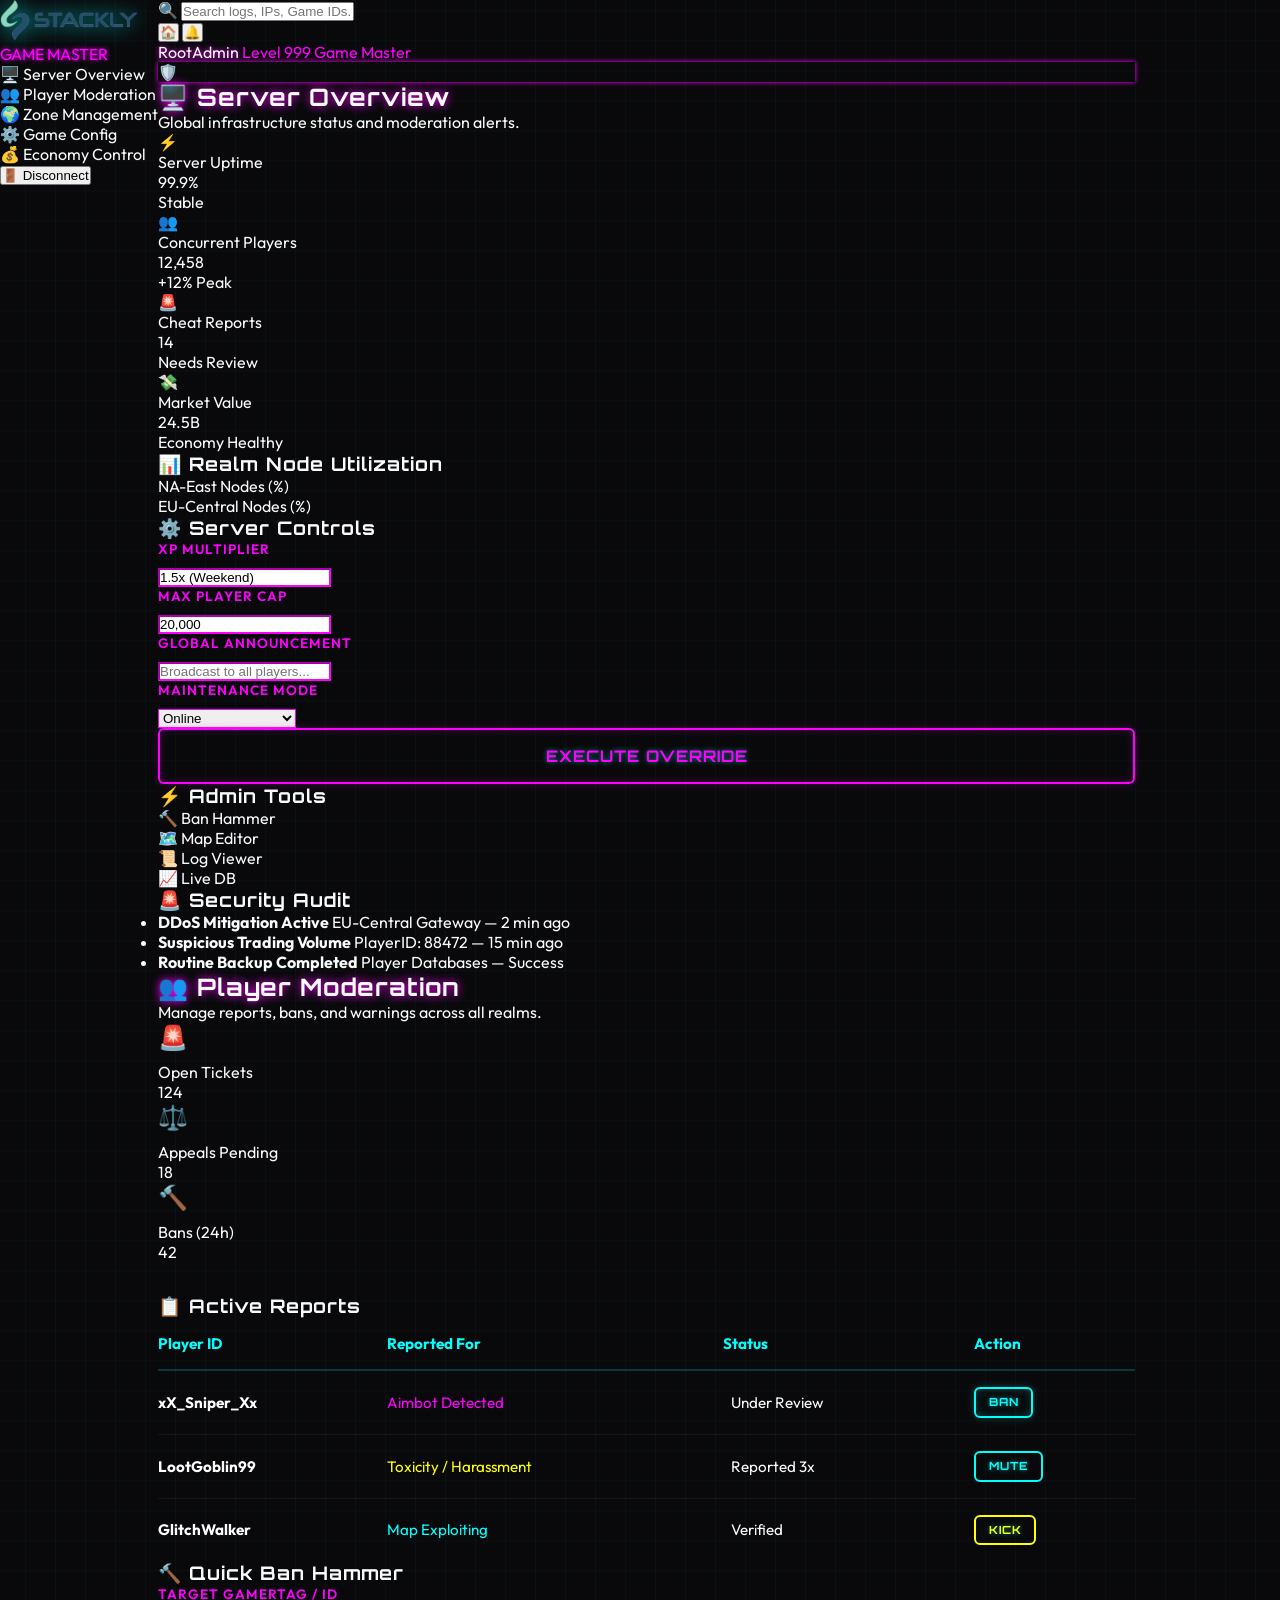
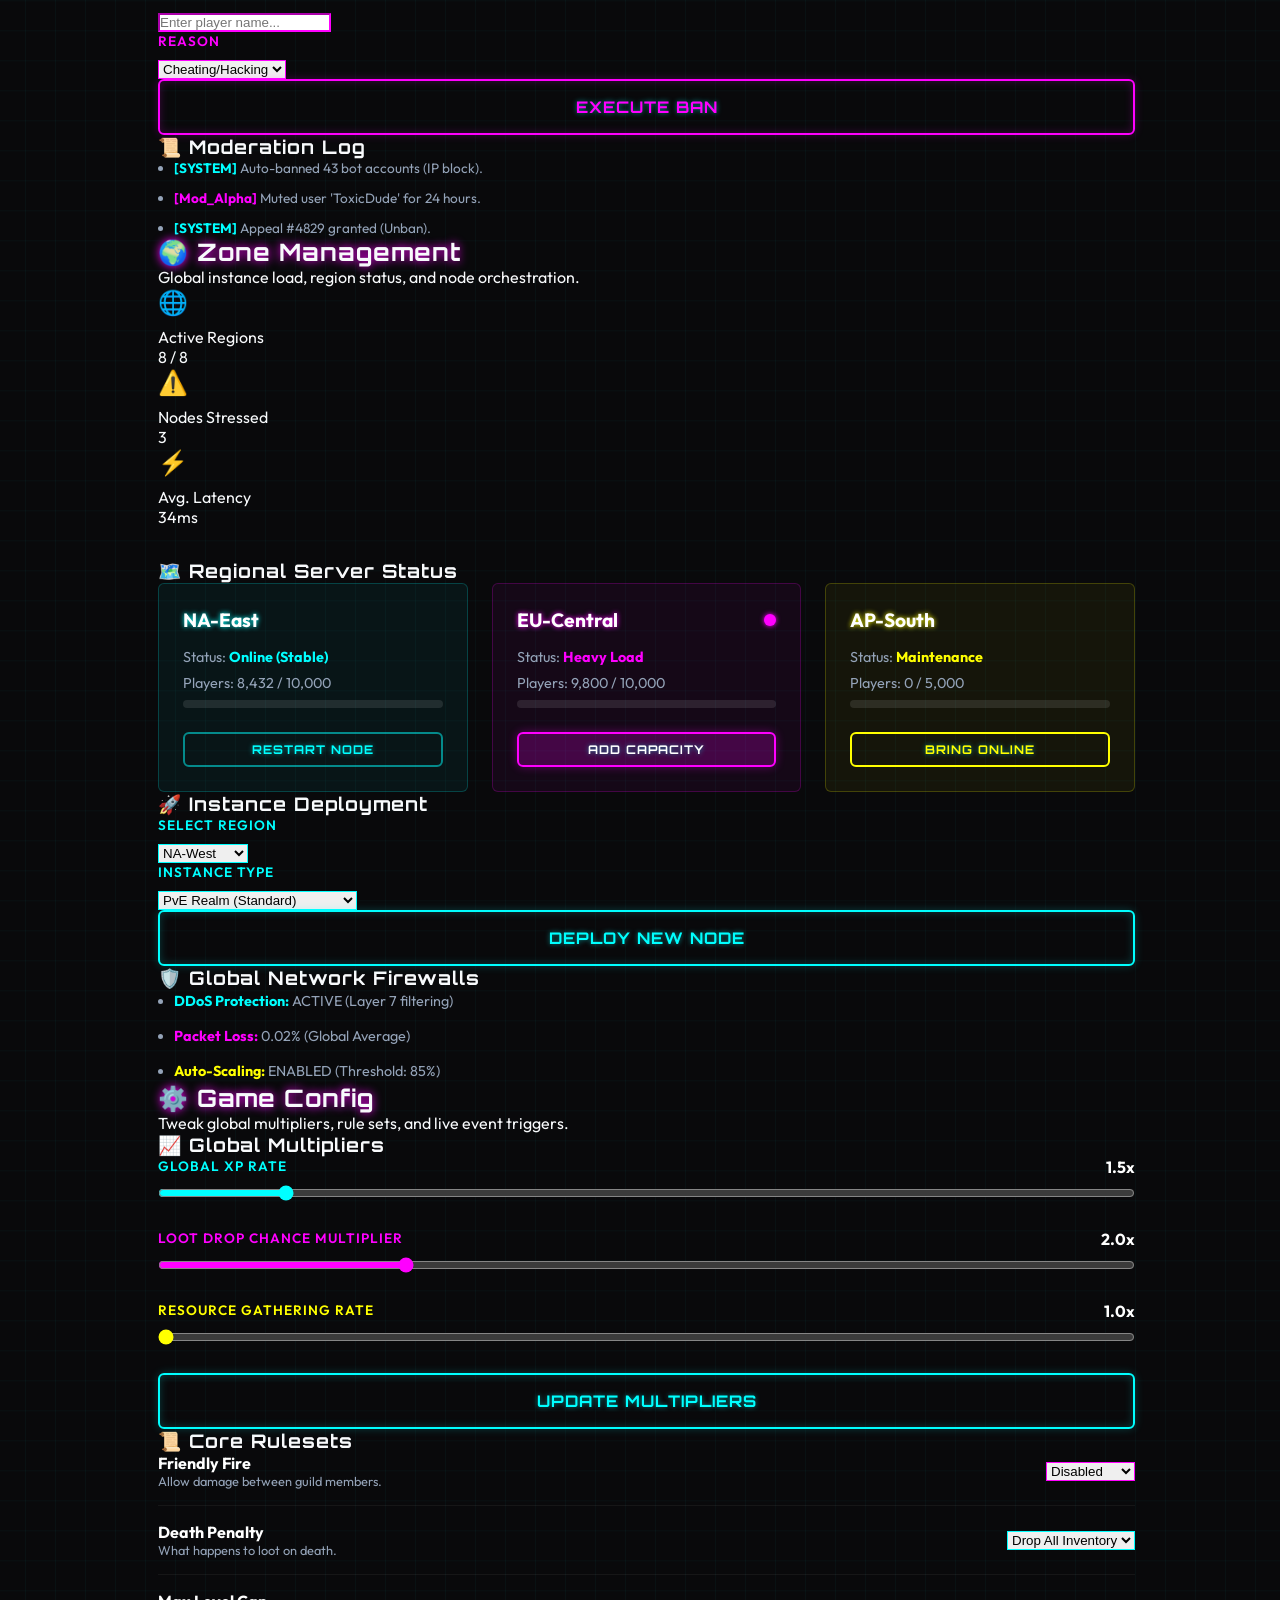
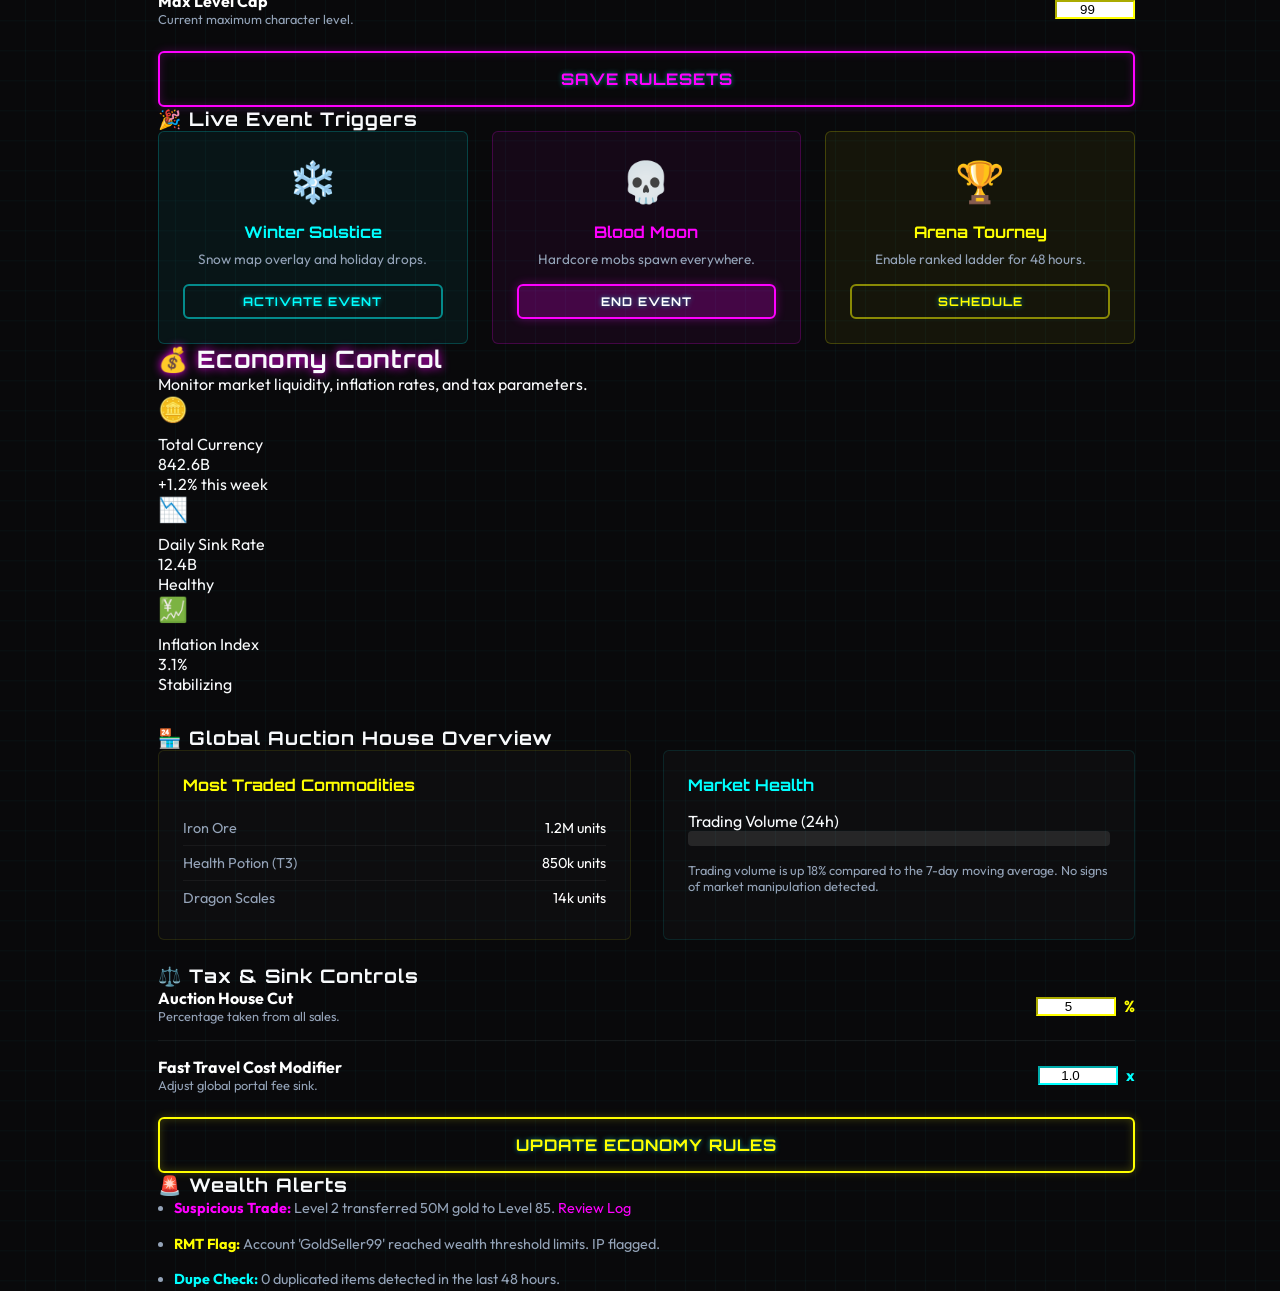
==== admin.html @ ff7e5f0a "Add files via upload" ====
<!DOCTYPE html>
<html lang="en">
<head>
    <meta charset="UTF-8">
    <meta name="viewport" content="width=device-width, initial-scale=1.0">
    <title>Game Master Dashboard</title>
    <link href="https://fonts.googleapis.com/css2?family=Orbitron:wght@400;500;700;900&family=Outfit:wght@300;400;500;600;700;800&display=swap" rel="stylesheet">
    <link rel="stylesheet" href="styles.css">
    <link rel="stylesheet" href="dashboard.css">
</head>
<body class="dashboard-active">
    <!-- Dashboard View -->
    <section id="dashboard-view" class="view active">
        
        <!-- Sidebar -->
        <aside class="sidebar">
            <div class="sidebar-header">
                <div class="sidebar-logo">
                    <img src="logo.webp" alt="STACKLY" style="height: 40px; width: auto; object-fit: contain; filter: drop-shadow(0 0 10px rgba(0, 255, 255, 0.8));">
                </div>
                <div class="portal-badge" id="portal-badge" style="color: #f0f; text-shadow: 0 0 5px #f0f;">GAME MASTER</div>
            </div>

            <ul class="sidebar-nav" id="admin-nav">
                <li class="active" data-target="admin-main"><span class="icon">🖥️</span> Server Overview</li>
                <li data-target="admin-facility"><span class="icon">👥</span> Player Moderation</li>
                <li data-target="admin-initiatives"><span class="icon">🌍</span> Zone Management</li>
                <li data-target="admin-network"><span class="icon">⚙️</span> Game Config</li>
                <li data-target="admin-gene"><span class="icon">💰</span> Economy Control</li>
            </ul>

            <div class="sidebar-footer">
                <button id="logout-btn" class="logout-link" onclick="window.location.href='index.html'"><span class="icon text-red">🚪</span> Disconnect</button>
            </div>
        </aside>

        <!-- Main Content Layout -->
        <div class="main-layout">
            <!-- Topbar -->
            <header class="topbar">
                <div style="display: flex; align-items: center; gap: 1rem;">
                    <button class="icon-btn mobile-menu-btn" style="display: none; border: none; background: transparent; cursor: pointer; padding: 0;">☰</button>
                    <div class="search-box">
                        <span class="icon">🔍</span>
                        <input type="text" placeholder="Search logs, IPs, Game IDs...">
                    </div>
                </div>
                <div class="topbar-actions">
                    <button class="icon-btn" style="color: #f0f;" onclick="window.location.href='404.html'">🏠</button>
                    <button class="icon-btn" style="color: #f0f;" onclick="window.location.href='404.html'">🔔</button>
                    <div class="user-profile">
                        <div class="user-text">
                            <span class="user-name" id="user-greeting" style="text-shadow: 0 0 5px #f0f;">RootAdmin</span>
                            <span class="user-email" style="color: #f0f;">Level 999 Game Master</span>
                        </div>
                        <div class="avatar" style="border-color: #f0f; box-shadow: 0 0 5px #f0f; color: #f0f;">🛡️</div>
                    </div>
                </div>
            </header>

            <!-- Scrollable Content -->
            <div class="content-wrapper">
                <div id="admin-widgets" class="role-specific-content active">
                    
                    <div id="admin-main" class="tab-pane active">
                        <div class="page-title">
                            <h1 style="text-shadow: 0 0 10px #f0f;">🖥️ Server Overview</h1>
                            <p>Global infrastructure status and moderation alerts.</p>
                        </div>

                        <!-- Top Stats Grid -->
                        <div class="stats-grid">
                            <div class="stat-box border-magenta">
                                <div class="stat-icon">⚡</div>
                                <div class="stat-label">Server Uptime</div>
                                <div class="stat-val">99.9%</div>
                                <div class="stat-trend text-magenta">Stable</div>
                            </div>
                            <div class="stat-box border-cyan">
                                <div class="stat-icon">👥</div>
                                <div class="stat-label">Concurrent Players</div>
                                <div class="stat-val">12,458</div>
                                <div class="stat-trend text-cyan">+12% Peak</div>
                            </div>
                            <div class="stat-box border-yellow">
                                <div class="stat-icon">🚨</div>
                                <div class="stat-label">Cheat Reports</div>
                                <div class="stat-val">14</div>
                                <div class="stat-trend text-yellow">Needs Review</div>
                            </div>
                            <div class="stat-box border-purple">
                                <div class="stat-icon">💸</div>
                                <div class="stat-label">Market Value</div>
                                <div class="stat-val">24.5B</div>
                                <div class="stat-trend text-purple">Economy Healthy</div>
                            </div>
                        </div>

                        <!-- Middle Grid -->
                        <div class="middle-grid">
                            <!-- Chart Panel -->
                            <div class="panel">
                                <h3 class="panel-title">📊 Realm Node Utilization</h3>
                                <div class="chart-section">
                                    <div class="chart-label">NA-East Nodes (%)</div>
                                    <div class="bar-chart">
                                        <div class="bar bg-magenta" style="width: 25%"></div>
                                        <div class="bar bg-magenta-glow" style="width: 45%"></div>
                                        <div class="bar bg-magenta-glow" style="width: 60%"></div>
                                        <div class="bar bg-magenta" style="width: 30%"></div>
                                        <div class="bar bg-magenta-glow" style="width: 45%"></div>
                                    </div>
                                </div>
                                <div class="chart-section">
                                    <div class="chart-label">EU-Central Nodes (%)</div>
                                    <div class="bar-chart">
                                        <div class="bar bg-cyan" style="width: 80%"></div>
                                        <div class="bar bg-cyan-glow" style="width: 90%"></div>
                                        <div class="bar bg-cyan-glow" style="width: 95%"></div>
                                        <div class="bar bg-cyan" style="width: 85%"></div>
                                        <div class="bar bg-cyan-glow" style="width: 75%"></div>
                                    </div>
                                </div>
                            </div>

                            <!-- Form Panel -->
                            <div class="panel">
                                <h3 class="panel-title">⚙️ Server Controls</h3>
                                <div class="form-row">
                                    <div class="form-group-light">
                                        <label style="color: #f0f;">XP Multiplier</label>
                                        <input type="text" value="1.5x (Weekend)" class="input-light" style="border-color: #f0f;">
                                    </div>
                                    <div class="form-group-light">
                                        <label style="color: #f0f;">Max Player Cap</label>
                                        <input type="text" value="20,000" class="input-light" style="border-color: #f0f;">
                                    </div>
                                </div>
                                <div class="form-group-light">
                                    <label style="color: #f0f;">Global Announcement</label>
                                    <input type="text" class="input-light" placeholder="Broadcast to all players..." style="border-color: #f0f;">
                                </div>
                                <div class="form-group-light">
                                    <label style="color: #f0f;">Maintenance Mode</label>
                                    <select class="input-light" style="border-color: #f0f;">
                                        <option>Online</option>
                                        <option>Scheduled (1 Hour)</option>
                                        <option>Lockdown</option>
                                    </select>
                                </div>
                                <button class="btn-submit" style="margin-bottom: 0; color: #f0f; border-color: #f0f; box-shadow: inset 0 0 10px rgba(255,0,255,0.2), 0 0 10px rgba(255,0,255,0.2);" onclick="window.location.href='404.html'">EXECUTE OVERRIDE</button>
                            </div>
                        </div>

                        <!-- Bottom Grid -->
                        <div class="bottom-grid">
                            <!-- Portal Access Panel -->
                            <div class="panel">
                                <h3 class="panel-title">⚡ Admin Tools</h3>
                                <div class="portal-grid">
                                    <div class="portal-tile bg-magenta-dark">
                                        <span class="icon">🔨</span> Ban Hammer
                                    </div>
                                    <div class="portal-tile bg-cyan-dark">
                                        <span class="icon">🗺️</span> Map Editor
                                    </div>
                                    <div class="portal-tile bg-purple-dark">
                                        <span class="icon">📜</span> Log Viewer
                                    </div>
                                    <div class="portal-tile bg-yellow-dark">
                                        <span class="icon">📈</span> Live DB
                                    </div>
                                </div>
                            </div>

                            <!-- Alerts Panel -->
                            <div class="panel">
                                <h3 class="panel-title">🚨 Security Audit</h3>
                                <ul class="alert-list">
                                    <li class="alert-item alert-red">
                                        <div class="dot red-dot"></div>
                                        <div class="alert-text">
                                            <strong>DDoS Mitigation Active</strong>
                                            <span>EU-Central Gateway — 2 min ago</span>
                                        </div>
                                    </li>
                                    <li class="alert-item alert-yellow">
                                        <div class="dot yellow-dot"></div>
                                        <div class="alert-text">
                                            <strong>Suspicious Trading Volume</strong>
                                            <span>PlayerID: 88472 — 15 min ago</span>
                                        </div>
                                    </li>
                                    <li class="alert-item alert-cyan">
                                        <div class="dot cyan-dot"></div>
                                        <div class="alert-text">
                                            <strong>Routine Backup Completed</strong>
                                            <span>Player Databases — Success</span>
                                        </div>
                                    </li>
                                </ul>
                            </div>
                        </div>
                    </div>

                    <!-- Player Moderation -->
                    <div id="admin-facility" class="tab-pane">
                        <div class="page-title">
                            <h1 style="text-shadow: 0 0 10px #f0f;">👥 Player Moderation</h1>
                            <p>Manage reports, bans, and warnings across all realms.</p>
                        </div>

                        <!-- Moderation Stats Grid -->
                        <div class="stats-grid" style="margin-bottom: 2rem;">
                            <div class="stat-box border-magenta">
                                <div class="stat-icon" style="font-size:1.5rem; margin-bottom:10px;">🚨</div>
                                <div class="stat-label">Open Tickets</div>
                                <div class="stat-val">124</div>
                            </div>
                            <div class="stat-box border-cyan">
                                <div class="stat-icon" style="font-size:1.5rem; margin-bottom:10px;">⚖️</div>
                                <div class="stat-label">Appeals Pending</div>
                                <div class="stat-val">18</div>
                            </div>
                            <div class="stat-box border-yellow">
                                <div class="stat-icon" style="font-size:1.5rem; margin-bottom:10px;">🔨</div>
                                <div class="stat-label">Bans (24h)</div>
                                <div class="stat-val">42</div>
                            </div>
                        </div>

                        <div class="middle-grid" style="grid-template-columns: 1fr;">
                            <div class="panel">
                                <h3 class="panel-title">📋 Active Reports</h3>
                                <table style="width: 100%; border-collapse: collapse; text-align: left; font-size:0.95rem;">
                                    <tr style="border-bottom: 2px solid rgba(0, 255, 255, 0.2); color:#0ff;">
                                        <th style="padding: 1rem 0;">Player ID</th>
                                        <th style="padding: 1rem 0;">Reported For</th>
                                        <th style="padding: 1rem 0;">Status</th>
                                        <th style="padding: 1rem 0;">Action</th>
                                    </tr>
                                    <tr style="border-bottom: 1px solid rgba(255, 255, 255, 0.05);">
                                        <td style="padding: 1rem 0; color:#fff;"><strong>xX_Sniper_Xx</strong></td>
                                        <td style="padding: 1rem 0; color:#f0f;">Aimbot Detected</td>
                                        <td style="padding: 1rem 0;"><span class="event-badge bg-magenta-dark" style="padding: 4px 8px; border-radius: 4px;">Under Review</span></td>
                                        <td style="padding: 1rem 0;">
                                            <button class="btn-submit" style="padding: 0.4rem 0.8rem; font-size: 0.7rem; margin: 0; width: auto; display: inline-block;" onclick="window.location.href='404.html'">BAN</button>
                                        </td>
                                    </tr>
                                    <tr style="border-bottom: 1px solid rgba(255, 255, 255, 0.05);">
                                        <td style="padding: 1rem 0; color:#fff;"><strong>LootGoblin99</strong></td>
                                        <td style="padding: 1rem 0; color:#ff0;">Toxicity / Harassment</td>
                                        <td style="padding: 1rem 0;"><span class="event-badge bg-yellow-dark" style="padding: 4px 8px; border-radius: 4px;">Reported 3x</span></td>
                                        <td style="padding: 1rem 0;">
                                            <button class="btn-submit" style="padding: 0.4rem 0.8rem; font-size: 0.7rem; margin: 0; width: auto; display: inline-block; color: #0ff; border-color: #0ff; box-shadow: none;" onclick="window.location.href='404.html'">MUTE</button>
                                        </td>
                                    </tr>
                                    <tr>
                                        <td style="padding: 1rem 0; color:#fff;"><strong>GlitchWalker</strong></td>
                                        <td style="padding: 1rem 0; color:#0ff;">Map Exploiting</td>
                                        <td style="padding: 1rem 0;"><span class="event-badge bg-cyan-dark" style="padding: 4px 8px; border-radius: 4px;">Verified</span></td>
                                        <td style="padding: 1rem 0;">
                                            <button class="btn-submit" style="padding: 0.4rem 0.8rem; font-size: 0.7rem; margin: 0; width: auto; display: inline-block; color: #ff0; border-color: #ff0; box-shadow: none;" onclick="window.location.href='404.html'">KICK</button>
                                        </td>
                                    </tr>
                                </table>
                            </div>
                        </div>

                        <div class="middle-grid">
                            <div class="panel">
                                <h3 class="panel-title">🔨 Quick Ban Hammer</h3>
                                <div class="form-group-light">
                                    <label style="color: #f0f;">Target Gamertag / ID</label>
                                    <input type="text" placeholder="Enter player name..." class="input-light" style="border-color: #f0f;">
                                </div>
                                <div class="form-group-light">
                                    <label style="color: #f0f;">Reason</label>
                                    <select class="input-light" style="border-color: #f0f;">
                                        <option>Cheating/Hacking</option>
                                        <option>Harassment</option>
                                        <option>Exploiting</option>
                                        <option>Other</option>
                                    </select>
                                </div>
                                <button class="btn-submit" style="margin-bottom: 0; color: #f0f; border-color: #f0f; box-shadow: inset 0 0 10px rgba(255,0,255,0.2), 0 0 10px rgba(255,0,255,0.2);" onclick="window.location.href='404.html'">EXECUTE BAN</button>
                            </div>
                            <div class="panel">
                                <h3 class="panel-title">📜 Moderation Log</h3>
                                <ul class="event-list" style="color: #94a3b8; font-size: 0.85rem; padding-left: 1rem;">
                                    <li style="margin-bottom: 0.75rem;"><strong style="color: #0ff;">[SYSTEM]</strong> Auto-banned 43 bot accounts (IP block).</li>
                                    <li style="margin-bottom: 0.75rem;"><strong style="color: #f0f;">[Mod_Alpha]</strong> Muted user 'ToxicDude' for 24 hours.</li>
                                    <li><strong style="color: #0ff;">[SYSTEM]</strong> Appeal #4829 granted (Unban).</li>
                                </ul>
                            </div>
                        </div>
                    </div>

                    <!-- Zone Management -->
                    <div id="admin-initiatives" class="tab-pane">
                        <div class="page-title">
                            <h1 style="text-shadow: 0 0 10px #f0f;">🌍 Zone Management</h1>
                            <p>Global instance load, region status, and node orchestration.</p>
                        </div>

                        <!-- Zone Stats Grid -->
                        <div class="stats-grid" style="margin-bottom: 2rem;">
                            <div class="stat-box border-cyan">
                                <div class="stat-icon" style="font-size:1.5rem; margin-bottom:10px;">🌐</div>
                                <div class="stat-label">Active Regions</div>
                                <div class="stat-val">8 / 8</div>
                            </div>
                            <div class="stat-box border-magenta">
                                <div class="stat-icon" style="font-size:1.5rem; margin-bottom:10px;">⚠️</div>
                                <div class="stat-label">Nodes Stressed</div>
                                <div class="stat-val">3</div>
                            </div>
                            <div class="stat-box border-purple">
                                <div class="stat-icon" style="font-size:1.5rem; margin-bottom:10px;">⚡</div>
                                <div class="stat-label">Avg. Latency</div>
                                <div class="stat-val">34ms</div>
                            </div>
                        </div>

                        <div class="middle-grid" style="grid-template-columns: 1fr;">
                            <div class="panel">
                                <h3 class="panel-title">🗺️ Regional Server Status</h3>
                                <div style="display: grid; grid-template-columns: repeat(3, 1fr); gap: 1.5rem;">
                                    <!-- NA-East -->
                                    <div style="background: rgba(0, 255, 255, 0.05); border: 1px solid rgba(0, 255, 255, 0.2); padding: 1.5rem; border-radius: 6px;">
                                        <div style="display: flex; justify-content: space-between; align-items: center; margin-bottom: 1rem;">
                                            <strong style="color: #fff; font-size: 1.2rem; text-shadow: 0 0 5px #0ff;">NA-East</strong>
                                            <span class="dot cyan-dot" style="width: 12px; height: 12px;"></span>
                                        </div>
                                        <p style="color: #94a3b8; font-size: 0.9rem; margin-bottom: 0.5rem;">Status: <span style="color: #0ff; font-weight: bold;">Online (Stable)</span></p>
                                        <p style="color: #94a3b8; font-size: 0.9rem; margin-bottom: 0.5rem;">Players: 8,432 / 10,000</p>
                                        <div class="bar-chart" style="height: 8px; background: rgba(255,255,255,0.1); border-radius: 4px; overflow: hidden; margin-bottom: 1.5rem;">
                                            <div class="bar bg-cyan" style="width: 84%; height: 100%;"></div>
                                        </div>
                                        <div style="display: flex; gap: 0.5rem;">
                                            <button class="btn-submit" style="padding: 0.5rem; font-size: 0.75rem; flex: 1; margin: 0; box-shadow: none; color: #0ff; border-color: rgba(0,255,255,0.5);" onclick="window.location.href='404.html'">RESTART NODE</button>
                                        </div>
                                    </div>
                                    <!-- EU-Central -->
                                    <div style="background: rgba(255, 0, 255, 0.05); border: 1px solid rgba(255, 0, 255, 0.2); padding: 1.5rem; border-radius: 6px;">
                                        <div style="display: flex; justify-content: space-between; align-items: center; margin-bottom: 1rem;">
                                            <strong style="color: #fff; font-size: 1.2rem; text-shadow: 0 0 5px #f0f;">EU-Central</strong>
                                            <span class="dot magenta-dot" style="width: 12px; height: 12px; background: #f0f; box-shadow: 0 0 5px #f0f; border-radius: 50%;"></span>
                                        </div>
                                        <p style="color: #94a3b8; font-size: 0.9rem; margin-bottom: 0.5rem;">Status: <span style="color: #f0f; font-weight: bold;">Heavy Load</span></p>
                                        <p style="color: #94a3b8; font-size: 0.9rem; margin-bottom: 0.5rem;">Players: 9,800 / 10,000</p>
                                        <div class="bar-chart" style="height: 8px; background: rgba(255,255,255,0.1); border-radius: 4px; overflow: hidden; margin-bottom: 1.5rem;">
                                            <div class="bar bg-magenta-glow" style="width: 98%; height: 100%;"></div>
                                        </div>
                                        <div style="display: flex; gap: 0.5rem;">
                                            <button class="btn-submit" style="padding: 0.5rem; font-size: 0.75rem; flex: 1; margin: 0; background: rgba(255,0,255,0.2); color: #fff; border-color: #f0f; box-shadow: 0 0 10px rgba(255,0,255,0.3);" onclick="window.location.href='404.html'">ADD CAPACITY</button>
                                        </div>
                                    </div>
                                    <!-- AP-South -->
                                    <div style="background: rgba(255, 255, 0, 0.05); border: 1px solid rgba(255, 255, 0, 0.2); padding: 1.5rem; border-radius: 6px;">
                                        <div style="display: flex; justify-content: space-between; align-items: center; margin-bottom: 1rem;">
                                            <strong style="color: #fff; font-size: 1.2rem; text-shadow: 0 0 5px #ff0;">AP-South</strong>
                                            <span class="dot yellow-dot" style="width: 12px; height: 12px;"></span>
                                        </div>
                                        <p style="color: #94a3b8; font-size: 0.9rem; margin-bottom: 0.5rem;">Status: <span style="color: #ff0; font-weight: bold;">Maintenance</span></p>
                                        <p style="color: #94a3b8; font-size: 0.9rem; margin-bottom: 0.5rem;">Players: 0 / 5,000</p>
                                        <div class="bar-chart" style="height: 8px; background: rgba(255,255,255,0.1); border-radius: 4px; overflow: hidden; margin-bottom: 1.5rem;">
                                            <div class="bar" style="background: #ff0; width: 0%; height: 100%;"></div>
                                        </div>
                                        <div style="display: flex; gap: 0.5rem;">
                                            <button class="btn-submit" style="padding: 0.5rem; font-size: 0.75rem; flex: 1; margin: 0; color: #ff0; border-color: #ff0; box-shadow: none; background: transparent;" onclick="window.location.href='404.html'">BRING ONLINE</button>
                                        </div>
                                    </div>
                                </div>
                            </div>
                        </div>

                        <div class="middle-grid">
                            <div class="panel">
                                <h3 class="panel-title">🚀 Instance Deployment</h3>
                                <div class="form-group-light">
                                    <label style="color: #0ff;">Select Region</label>
                                    <select class="input-light" style="border-color: #0ff;">
                                        <option>NA-West</option>
                                        <option>SA-East</option>
                                        <option>ME-Central</option>
                                    </select>
                                </div>
                                <div class="form-group-light">
                                    <label style="color: #0ff;">Instance Type</label>
                                    <select class="input-light" style="border-color: #0ff;">
                                        <option>PvE Realm (Standard)</option>
                                        <option>PvP War Zone (High Tickrate)</option>
                                        <option>Event Server (Temporary)</option>
                                    </select>
                                </div>
                                <button class="btn-submit" style="margin-bottom: 0; color: #0ff; border-color: #0ff; box-shadow: inset 0 0 10px rgba(0,255,255,0.2), 0 0 10px rgba(0,255,255,0.2);" onclick="window.location.href='404.html'">DEPLOY NEW NODE</button>
                            </div>
                            <div class="panel">
                                <h3 class="panel-title">🛡️ Global Network Firewalls</h3>
                                <ul class="event-list" style="color: #94a3b8; font-size: 0.9rem; padding-left: 1rem; line-height: 1.6;">
                                    <li style="margin-bottom: 0.75rem;"><strong style="color: #0ff;">DDoS Protection:</strong> ACTIVE (Layer 7 filtering)</li>
                                    <li style="margin-bottom: 0.75rem;"><strong style="color: #f0f;">Packet Loss:</strong> 0.02% (Global Average)</li>
                                    <li><strong style="color: #ff0;">Auto-Scaling:</strong> ENABLED (Threshold: 85%)</li>
                                </ul>
                            </div>
                        </div>
                    </div>

                    <!-- Game Config -->
                    <div id="admin-network" class="tab-pane">
                        <div class="page-title">
                            <h1 style="text-shadow: 0 0 10px #f0f;">⚙️ Game Config</h1>
                            <p>Tweak global multipliers, rule sets, and live event triggers.</p>
                        </div>

                        <div class="middle-grid" style="grid-template-columns: 1fr 1fr;">
                            <!-- Global Multipliers -->
                            <div class="panel">
                                <h3 class="panel-title">📈 Global Multipliers</h3>
                                <div class="form-group-light" style="margin-bottom: 1.5rem;">
                                    <div style="display: flex; justify-content: space-between; margin-bottom: 0.5rem;">
                                        <label style="color: #0ff; margin-bottom: 0;">Global XP Rate</label>
                                        <span style="color: #fff; font-weight: bold;">1.5x</span>
                                    </div>
                                    <input type="range" class="range-slider" style="width: 100%; accent-color: #0ff;" min="1" max="5" step="0.1" value="1.5">
                                </div>
                                <div class="form-group-light" style="margin-bottom: 1.5rem;">
                                    <div style="display: flex; justify-content: space-between; margin-bottom: 0.5rem;">
                                        <label style="color: #f0f; margin-bottom: 0;">Loot Drop Chance Multiplier</label>
                                        <span style="color: #fff; font-weight: bold;">2.0x</span>
                                    </div>
                                    <input type="range" class="range-slider" style="width: 100%; accent-color: #f0f;" min="1" max="5" step="0.1" value="2.0">
                                </div>
                                <div class="form-group-light" style="margin-bottom: 1.5rem;">
                                    <div style="display: flex; justify-content: space-between; margin-bottom: 0.5rem;">
                                        <label style="color: #ff0; margin-bottom: 0;">Resource Gathering Rate</label>
                                        <span style="color: #fff; font-weight: bold;">1.0x</span>
                                    </div>
                                    <input type="range" class="range-slider" style="width: 100%; accent-color: #ff0;" min="1" max="5" step="0.1" value="1.0">
                                </div>
                                <button class="btn-submit" style="margin-bottom: 0; color: #0ff; border-color: #0ff; box-shadow: inset 0 0 10px rgba(0,255,255,0.2), 0 0 10px rgba(0,255,255,0.2);" onclick="window.location.href='404.html'">UPDATE MULTIPLIERS</button>
                            </div>

                            <!-- Rulesets -->
                            <div class="panel">
                                <h3 class="panel-title">📜 Core Rulesets</h3>
                                <div class="form-group-light" style="display: flex; justify-content: space-between; align-items: center; border-bottom: 1px solid rgba(255,255,255,0.05); padding-bottom: 1rem;">
                                    <div>
                                        <strong style="color: #fff;">Friendly Fire</strong>
                                        <p style="color: #94a3b8; font-size: 0.8rem; margin: 0;">Allow damage between guild members.</p>
                                    </div>
                                    <select class="input-light" style="width: auto; border-color: #f0f;">
                                        <option>Disabled</option>
                                        <option>Enabled</option>
                                        <option>Arena Only</option>
                                    </select>
                                </div>
                                <div class="form-group-light" style="display: flex; justify-content: space-between; align-items: center; border-bottom: 1px solid rgba(255,255,255,0.05); padding: 1rem 0;">
                                    <div>
                                        <strong style="color: #fff;">Death Penalty</strong>
                                        <p style="color: #94a3b8; font-size: 0.8rem; margin: 0;">What happens to loot on death.</p>
                                    </div>
                                    <select class="input-light" style="width: auto; border-color: #0ff;">
                                        <option>Drop All Inventory</option>
                                        <option>Durability Loss</option>
                                        <option>Safe Keep</option>
                                    </select>
                                </div>
                                <div class="form-group-light" style="display: flex; justify-content: space-between; align-items: center; padding-top: 1rem;">
                                    <div>
                                        <strong style="color: #fff;">Max Level Cap</strong>
                                        <p style="color: #94a3b8; font-size: 0.8rem; margin: 0;">Current maximum character level.</p>
                                    </div>
                                    <input type="number" class="input-light" value="99" style="width: 80px; text-align: center; border-color: #ff0;">
                                </div>
                                <button class="btn-submit" style="margin-top: 1.5rem; margin-bottom: 0; color: #f0f; border-color: #f0f; box-shadow: inset 0 0 10px rgba(255,0,255,0.2), 0 0 10px rgba(255,0,255,0.2);" onclick="window.location.href='404.html'">SAVE RULESETS</button>
                            </div>
                        </div>

                        <!-- Live Events -->
                        <div class="middle-grid" style="grid-template-columns: 1fr;">
                            <div class="panel">
                                <h3 class="panel-title">🎉 Live Event Triggers</h3>
                                <div style="display: grid; grid-template-columns: repeat(3, 1fr); gap: 1.5rem;">
                                    <div style="background: rgba(0, 255, 255, 0.05); border: 1px solid rgba(0, 255, 255, 0.2); padding: 1.5rem; border-radius: 6px; text-align: center;">
                                        <div style="font-size: 2.5rem; margin-bottom: 1rem;">❄️</div>
                                        <h4 style="color: #0ff; margin-bottom: 0.5rem; font-family: 'Orbitron', sans-serif;">Winter Solstice</h4>
                                        <p style="color: #94a3b8; font-size: 0.85rem; margin-bottom: 1rem;">Snow map overlay and holiday drops.</p>
                                        <button class="btn-submit" style="padding: 0.5rem; font-size: 0.75rem; margin: 0; box-shadow: none; color: #0ff; border-color: rgba(0,255,255,0.5);" onclick="window.location.href='404.html'">ACTIVATE EVENT</button>
                                    </div>
                                    <div style="background: rgba(255, 0, 255, 0.05); border: 1px solid rgba(255, 0, 255, 0.2); padding: 1.5rem; border-radius: 6px; text-align: center;">
                                        <div style="font-size: 2.5rem; margin-bottom: 1rem;">💀</div>
                                        <h4 style="color: #f0f; margin-bottom: 0.5rem; font-family: 'Orbitron', sans-serif;">Blood Moon</h4>
                                        <p style="color: #94a3b8; font-size: 0.85rem; margin-bottom: 1rem;">Hardcore mobs spawn everywhere.</p>
                                        <button class="btn-submit" style="padding: 0.5rem; font-size: 0.75rem; margin: 0; background: rgba(255,0,255,0.2); color: #fff; border-color: #f0f; box-shadow: 0 0 10px rgba(255,0,255,0.3);" onclick="window.location.href='404.html'">END EVENT</button>
                                    </div>
                                    <div style="background: rgba(255, 255, 0, 0.05); border: 1px solid rgba(255, 255, 0, 0.2); padding: 1.5rem; border-radius: 6px; text-align: center;">
                                        <div style="font-size: 2.5rem; margin-bottom: 1rem;">🏆</div>
                                        <h4 style="color: #ff0; margin-bottom: 0.5rem; font-family: 'Orbitron', sans-serif;">Arena Tourney</h4>
                                        <p style="color: #94a3b8; font-size: 0.85rem; margin-bottom: 1rem;">Enable ranked ladder for 48 hours.</p>
                                        <button class="btn-submit" style="padding: 0.5rem; font-size: 0.75rem; margin: 0; box-shadow: none; color: #ff0; border-color: rgba(255,255,0,0.5);" onclick="window.location.href='404.html'">SCHEDULE</button>
                                    </div>
                                </div>
                            </div>
                        </div>
                    </div>

                    <!-- Economy Control -->
                    <div id="admin-gene" class="tab-pane">
                        <div class="page-title">
                            <h1 style="text-shadow: 0 0 10px #f0f;">💰 Economy Control</h1>
                            <p>Monitor market liquidity, inflation rates, and tax parameters.</p>
                        </div>

                        <!-- Economy Stats Grid -->
                        <div class="stats-grid" style="margin-bottom: 2rem;">
                            <div class="stat-box border-yellow">
                                <div class="stat-icon" style="font-size:1.5rem; margin-bottom:10px;">🪙</div>
                                <div class="stat-label">Total Currency</div>
                                <div class="stat-val">842.6B</div>
                                <div class="stat-trend text-yellow">+1.2% this week</div>
                            </div>
                            <div class="stat-box border-cyan">
                                <div class="stat-icon" style="font-size:1.5rem; margin-bottom:10px;">📉</div>
                                <div class="stat-label">Daily Sink Rate</div>
                                <div class="stat-val">12.4B</div>
                                <div class="stat-trend text-cyan">Healthy</div>
                            </div>
                            <div class="stat-box border-purple">
                                <div class="stat-icon" style="font-size:1.5rem; margin-bottom:10px;">💹</div>
                                <div class="stat-label">Inflation Index</div>
                                <div class="stat-val">3.1%</div>
                                <div class="stat-trend text-purple">Stabilizing</div>
                            </div>
                        </div>

                        <div class="middle-grid" style="grid-template-columns: 1fr;">
                            <div class="panel">
                                <h3 class="panel-title">🏪 Global Auction House Overview</h3>
                                <div style="display: flex; gap: 2rem; margin-bottom: 1.5rem;">
                                    <div style="flex: 1; background: rgba(255,255,255,0.02); padding: 1.5rem; border-radius: 6px; border: 1px solid rgba(255,255,0,0.1);">
                                        <h4 style="color: #ff0; margin-bottom: 1rem; font-family: 'Orbitron', sans-serif;">Most Traded Commodities</h4>
                                        <ul style="list-style: none; padding: 0; color: #94a3b8; font-size: 0.9rem;">
                                            <li style="display: flex; justify-content: space-between; border-bottom: 1px solid rgba(255,255,255,0.05); padding: 0.5rem 0;">
                                                <span>Iron Ore</span><span style="color: #fff;">1.2M units</span>
                                            </li>
                                            <li style="display: flex; justify-content: space-between; border-bottom: 1px solid rgba(255,255,255,0.05); padding: 0.5rem 0;">
                                                <span>Health Potion (T3)</span><span style="color: #fff;">850k units</span>
                                            </li>
                                            <li style="display: flex; justify-content: space-between; padding: 0.5rem 0;">
                                                <span>Dragon Scales</span><span style="color: #fff;">14k units</span>
                                            </li>
                                        </ul>
                                    </div>
                                    <div style="flex: 1; background: rgba(255,255,255,0.02); padding: 1.5rem; border-radius: 6px; border: 1px solid rgba(0,255,255,0.1);">
                                        <h4 style="color: #0ff; margin-bottom: 1rem; font-family: 'Orbitron', sans-serif;">Market Health</h4>
                                        <div class="chart-section" style="margin-bottom: 1rem;">
                                            <div class="chart-label">Trading Volume (24h)</div>
                                            <div class="bar-chart" style="height: 15px; background: rgba(255,255,255,0.1); border-radius: 4px; overflow: hidden; display: flex; align-items: flex-end; gap: 2px;">
                                                <div class="bar bg-cyan" style="width: 16%; height: 20%;"></div>
                                                <div class="bar bg-cyan-glow" style="width: 16%; height: 40%;"></div>
                                                <div class="bar bg-cyan" style="width: 16%; height: 70%;"></div>
                                                <div class="bar bg-cyan-glow" style="width: 16%; height: 50%;"></div>
                                                <div class="bar bg-cyan" style="width: 16%; height: 85%;"></div>
                                                <div class="bar bg-cyan-glow" style="width: 16%; height: 60%;"></div>
                                            </div>
                                        </div>
                                        <p style="font-size: 0.8rem; color: #94a3b8;">Trading volume is up 18% compared to the 7-day moving average. No signs of market manipulation detected.</p>
                                    </div>
                                </div>
                            </div>
                        </div>

                        <div class="middle-grid">
                            <div class="panel">
                                <h3 class="panel-title">⚖️ Tax & Sink Controls</h3>
                                <div class="form-group-light" style="display: flex; justify-content: space-between; align-items: center; border-bottom: 1px solid rgba(255,255,255,0.05); padding-bottom: 1rem;">
                                    <div style="flex: 1;">
                                        <strong style="color: #fff;">Auction House Cut</strong>
                                        <p style="color: #94a3b8; font-size: 0.8rem; margin: 0;">Percentage taken from all sales.</p>
                                    </div>
                                    <div style="display: flex; align-items: center;">
                                        <input type="number" class="input-light" value="5" min="0" max="25" style="width: 80px; text-align: center; border-color: #ff0;">
                                        <span style="color: #ff0; font-weight: bold; margin-left: 0.5rem;">%</span>
                                    </div>
                                </div>
                                <div class="form-group-light" style="display: flex; justify-content: space-between; align-items: center; padding-top: 1rem;">
                                    <div style="flex: 1;">
                                        <strong style="color: #fff;">Fast Travel Cost Modifier</strong>
                                        <p style="color: #94a3b8; font-size: 0.8rem; margin: 0;">Adjust global portal fee sink.</p>
                                    </div>
                                    <div style="display: flex; align-items: center;">
                                        <input type="number" class="input-light" value="1.0" step="0.1" style="width: 80px; text-align: center; border-color: #0ff;">
                                        <span style="color: #0ff; font-weight: bold; margin-left: 0.5rem;">x</span>
                                    </div>
                                </div>
                                <button class="btn-submit" style="margin-top: 1.5rem; margin-bottom: 0; color: #ff0; border-color: #ff0; box-shadow: inset 0 0 10px rgba(255,255,0,0.2), 0 0 10px rgba(255,255,0,0.2);" onclick="window.location.href='404.html'">UPDATE ECONOMY RULES</button>
                            </div>
                            <div class="panel">
                                <h3 class="panel-title">🚨 Wealth Alerts</h3>
                                <ul class="event-list" style="color: #94a3b8; font-size: 0.9rem; padding-left: 1rem; line-height: 1.6;">
                                    <li style="margin-bottom: 0.75rem;"><strong style="color: #f0f;">Suspicious Trade:</strong> Level 2 transferred 50M gold to Level 85. <a href="#" style="color: #f0f; text-decoration: none;">Review Log</a></li>
                                    <li style="margin-bottom: 0.75rem;"><strong style="color: #ff0;">RMT Flag:</strong> Account 'GoldSeller99' reached wealth threshold limits. IP flagged.</li>
                                    <li><strong style="color: #0ff;">Dupe Check:</strong> 0 duplicated items detected in the last 48 hours.</li>
                                </ul>
                            </div>
                        </div>
                    </div>

                </div>
            </div>
        </div>
    </section>
    <script src="script.js"></script>
</body>
</html>
---- styles.css ----
:root {
    --primary: #00ffff;
    --primary-dark: #008888;
    --secondary: #ff00ff;
    --accent: #8b5cf6;
    
    /* Login Dark Theme variables */
    --bg-dark-main: #09090b;
    --bg-dark-card: #121216;
    --input-dark-bg: #1c1c21;
    --text-dark-main: #f8fafc;
    --text-dark-muted: #94a3b8;
}

* {
    margin: 0;
    padding: 0;
    box-sizing: border-box;
}

body {
    font-family: 'Outfit', sans-serif;
    min-height: 100vh;
    overflow-x: hidden;
    color: var(--text-dark-main);
    background: var(--bg-dark-main);
    background-image: 
        linear-gradient(rgba(0, 255, 255, 0.03) 1px, transparent 1px),
        linear-gradient(90deg, rgba(0, 255, 255, 0.03) 1px, transparent 1px);
    background-size: 30px 30px;
    background-position: center center;
    transition: background 0.4s ease, color 0.4s ease;
}

h1, h2, h3, .btn-submit, .logo-container {
    font-family: 'Orbitron', sans-serif;
    letter-spacing: 1px;
}

/* View Management */
.view {
    display: none;
    opacity: 0;
    transition: opacity 0.5s ease;
    min-height: 100vh;
}

.view.active {
    display: flex;
    opacity: 1;
}

/* =========================================
   LOGIN VIEW
   ========================================= */
#login-view {
    align-items: center;
    justify-content: center;
    padding: 2rem;
    position: relative;
}

#login-view::before {
    content: '';
    position: absolute;
    top: 50%; left: 50%;
    transform: translate(-50%, -50%);
    width: 60vw; height: 60vw;
    background: radial-gradient(circle, rgba(0, 255, 255, 0.1) 0%, rgba(255, 0, 255, 0.05) 50%, transparent 70%);
    pointer-events: none;
    z-index: 0;
}

.login-card {
    background: var(--bg-dark-card);
    width: 100%;
    max-width: 420px;
    padding: 3rem 2.5rem;
    border-radius: 12px;
    border: 1px solid rgba(0, 255, 255, 0.2);
    box-shadow: 0 0 20px rgba(0, 255, 255, 0.1), 0 0 40px rgba(255, 0, 255, 0.05);
    text-align: center;
    position: relative;
    z-index: 10;
    animation: glitchIn 0.6s cubic-bezier(0.16, 1, 0.3, 1) forwards;
}

@keyframes glitchIn {
    0% { opacity: 0; transform: scale(0.95); filter: hue-rotate(90deg); }
    50% { opacity: 0.8; transform: scale(1.02); filter: hue-rotate(-90deg); }
    100% { opacity: 1; transform: scale(1); filter: hue-rotate(0deg); }
}

.login-card::before {
    content: '';
    position: absolute;
    top: 0; left: 0; right: 0; height: 4px;
    background: linear-gradient(90deg, #00ffff, #ff00ff);
    border-top-left-radius: 12px;
    border-top-right-radius: 12px;
    box-shadow: 0 0 10px #0ff, 0 0 20px #f0f;
}

.logo-container { margin-bottom: 1.5rem; display: flex; justify-content: center; }

h2 {
    font-size: 1.8rem;
    font-weight: 800;
    margin-bottom: 0.5rem;
    color: #fff;
    text-shadow: 0 0 10px rgba(0, 255, 255, 0.8), 0 0 20px rgba(255, 0, 255, 0.5);
}

.subtitle { color: var(--text-dark-muted); font-size: 0.9rem; margin-bottom: 2.5rem; }

#login-form, #signup-form { text-align: left; }
.form-group { margin-bottom: 1.25rem; }
label { display: block; font-size: 0.85rem; font-weight: 600; margin-bottom: 0.5rem; color: #0ff; text-transform: uppercase; letter-spacing: 1px; }

.input-wrapper { position: relative; display: flex; align-items: center; }
.input-wrapper input, .input-wrapper select {
    width: 100%;
    background: var(--input-dark-bg);
    border: 1px solid rgba(0, 255, 255, 0.2);
    border-radius: 6px;
    padding: 0.85rem 1rem 0.85rem 2.5rem;
    color: var(--text-dark-main);
    font-family: inherit; font-size: 0.95rem; outline: none; transition: all 0.3s ease;
}
.input-wrapper select { padding-left: 1rem; appearance: none; cursor: pointer; }
.input-wrapper select option { background: var(--bg-dark-card); color: var(--text-dark-main); }
.select-wrapper::after { content: "▼"; font-size: 0.7rem; position: absolute; right: 1rem; color: #0ff; pointer-events: none; }

.input-wrapper input:focus, .input-wrapper select:focus { 
    border-color: #00ffff;
    box-shadow: 0 0 15px rgba(0, 255, 255, 0.3);
}

.input-icon { position: absolute; left: 1rem; font-size: 0.9rem; pointer-events: none; }
.input-icon.right { left: auto; right: 1rem; pointer-events: auto; cursor: pointer; }

.form-options { display: flex; justify-content: space-between; align-items: center; margin-bottom: 1.5rem; margin-top: 1rem; }
.checkbox-label { display: flex; align-items: center; gap: 0.5rem; font-size: 0.8rem; font-weight: 500; color: #cbd5e1; cursor: pointer; margin: 0; }
.checkbox-label input {
    appearance: none; width: 14px; height: 14px; border: 1px solid #0ff; border-radius: 3px; background: transparent; cursor: pointer; position: relative;
    box-shadow: 0 0 5px rgba(0, 255, 255, 0.5);
}
.checkbox-label input:checked { background: #0ff; }
.checkbox-label input:checked::after {
    content: ''; position: absolute; width: 4px; height: 8px; border: solid #000; border-width: 0 2px 2px 0; transform: rotate(45deg); top: 1px; left: 4px;
}
.forgot-link { color: #ff00ff; font-size: 0.8rem; text-decoration: none; font-weight: 600; text-shadow: 0 0 5px rgba(255, 0, 255, 0.5); transition: color 0.3s; }
.forgot-link:hover { color: #fff; text-shadow: 0 0 10px #ff00ff; }

.btn-submit {
    width: 100%; padding: 1rem; 
    background: transparent;
    border: 2px solid #00ffff;
    color: #00ffff; 
    border-radius: 6px; font-size: 1rem; font-weight: 700; cursor: pointer; 
    transition: all 0.3s ease; margin-bottom: 1.5rem;
    position: relative;
    overflow: hidden;
    text-shadow: 0 0 5px rgba(0, 255, 255, 0.5);
    box-shadow: inset 0 0 10px rgba(0,255,255,0.2), 0 0 10px rgba(0,255,255,0.2);
}

.btn-submit:hover { 
    background: #00ffff;
    color: #000;
    box-shadow: 0 0 20px #00ffff;
}

.signup-text, .signup-link { font-size: 0.85rem; color: var(--text-dark-muted); text-align: center; }
.signup-text a, .signup-link a { 
    color: #0ff; 
    text-decoration: none; 
    font-weight: 600; 
    text-shadow: 0 0 5px rgba(0, 255, 255, 0.5); 
}
.signup-text a:hover, .signup-link a:hover { color: #fff; }

@media (max-width: 480px) {
    #login-view, #signup-view {
        padding: 1rem;
    }
    .login-card {
        padding: 1.5rem 1rem;
        margin: 0;
        width: 100%;
        max-width: 100%;
    }
    h2 { font-size: 1.5rem; }
    .form-options {
        flex-direction: column;
        align-items: flex-start;
        gap: 0.75rem;
    }
    .input-wrapper input, .input-wrapper select {
        padding: 0.75rem 0.75rem 0.75rem 2.2rem;
        font-size: 0.85rem;
    }
    .password-grid {
        grid-template-columns: 1fr !important;
    }
}

@media (max-width: 360px) {
    #login-view, #signup-view {
        padding: 0.5rem;
    }
    .login-card {
        padding: 1.2rem 0.8rem;
        margin: 0;
        border-radius: 8px;
    }
    h2 { font-size: 1.3rem; }
    .subtitle { font-size: 0.8rem; margin-bottom: 1.5rem; }
    .btn-submit { padding: 0.8rem; font-size: 0.9rem; }
}
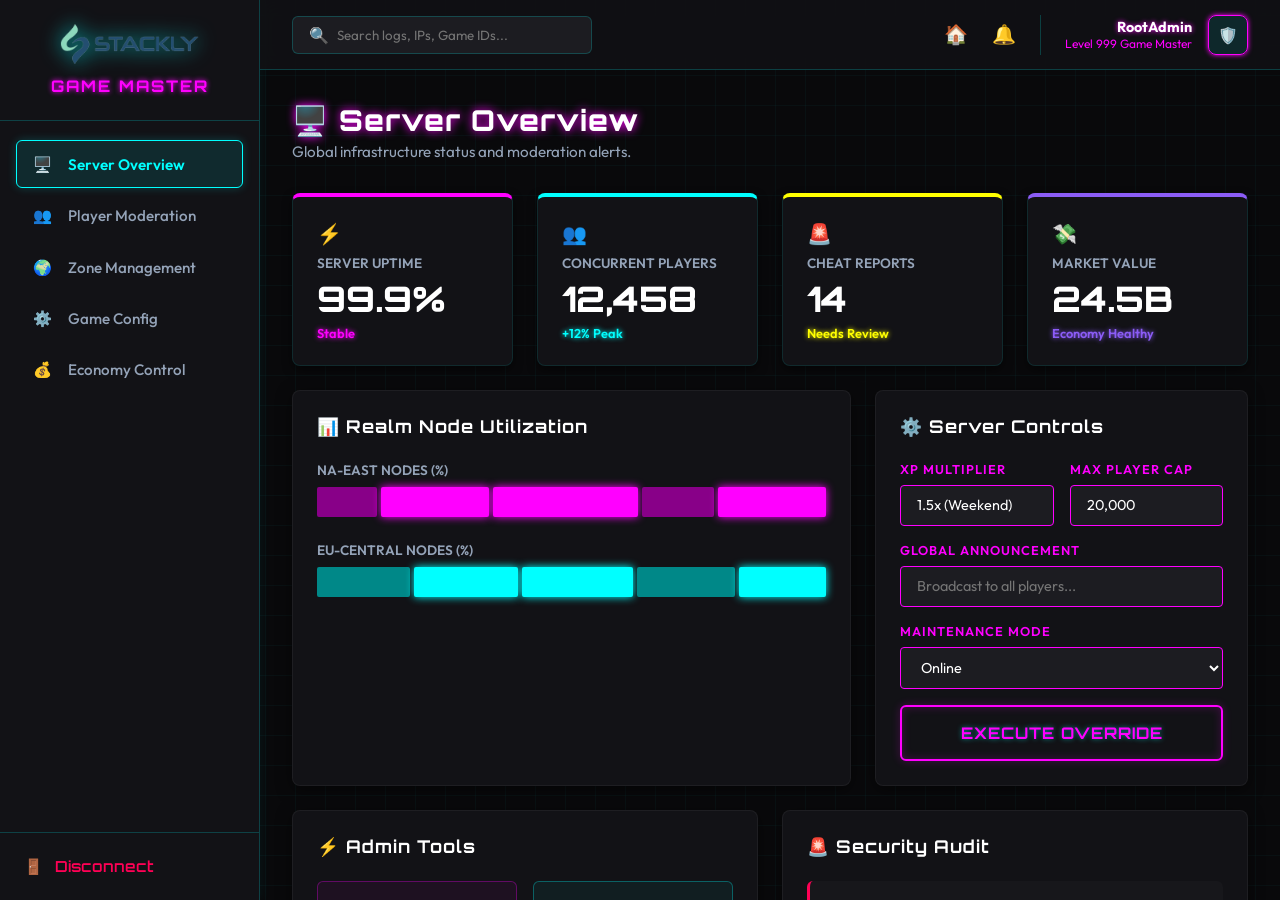
==== commit e8e43577: "Add files via upload" ====
--- a/admin.html
+++ b/admin.html
@@ -9,6 +9,7 @@
     <link rel="stylesheet" href="dashboard.css">
 </head>
 <body class="dashboard-active">
+    <div class="sidebar-overlay"></div>
     <!-- Dashboard View -->
     <section id="dashboard-view" class="view active">
         
@@ -240,26 +241,26 @@
                                         <th style="padding: 1rem 0;">Action</th>
                                     </tr>
                                     <tr style="border-bottom: 1px solid rgba(255, 255, 255, 0.05);">
-                                        <td style="padding: 1rem 0; color:#fff;"><strong>xX_Sniper_Xx</strong></td>
-                                        <td style="padding: 1rem 0; color:#f0f;">Aimbot Detected</td>
-                                        <td style="padding: 1rem 0;"><span class="event-badge bg-magenta-dark" style="padding: 4px 8px; border-radius: 4px;">Under Review</span></td>
-                                        <td style="padding: 1rem 0;">
+                                        <td style="padding: 1rem 0; color:#fff;" data-label="Player ID"><strong>xX_Sniper_Xx</strong></td>
+                                        <td style="padding: 1rem 0; color:#f0f;" data-label="Reported For">Aimbot Detected</td>
+                                        <td style="padding: 1rem 0;" data-label="Status"><span class="event-badge bg-magenta-dark" style="padding: 4px 8px; border-radius: 4px;">Under Review</span></td>
+                                        <td style="padding: 1rem 0;" data-label="Action">
                                             <button class="btn-submit" style="padding: 0.4rem 0.8rem; font-size: 0.7rem; margin: 0; width: auto; display: inline-block;" onclick="window.location.href='404.html'">BAN</button>
                                         </td>
                                     </tr>
                                     <tr style="border-bottom: 1px solid rgba(255, 255, 255, 0.05);">
-                                        <td style="padding: 1rem 0; color:#fff;"><strong>LootGoblin99</strong></td>
-                                        <td style="padding: 1rem 0; color:#ff0;">Toxicity / Harassment</td>
-                                        <td style="padding: 1rem 0;"><span class="event-badge bg-yellow-dark" style="padding: 4px 8px; border-radius: 4px;">Reported 3x</span></td>
-                                        <td style="padding: 1rem 0;">
+                                        <td style="padding: 1rem 0; color:#fff;" data-label="Player ID"><strong>LootGoblin99</strong></td>
+                                        <td style="padding: 1rem 0; color:#ff0;" data-label="Reported For">Toxicity / Harassment</td>
+                                        <td style="padding: 1rem 0;" data-label="Status"><span class="event-badge bg-yellow-dark" style="padding: 4px 8px; border-radius: 4px;">Reported 3x</span></td>
+                                        <td style="padding: 1rem 0;" data-label="Action">
                                             <button class="btn-submit" style="padding: 0.4rem 0.8rem; font-size: 0.7rem; margin: 0; width: auto; display: inline-block; color: #0ff; border-color: #0ff; box-shadow: none;" onclick="window.location.href='404.html'">MUTE</button>
                                         </td>
                                     </tr>
                                     <tr>
-                                        <td style="padding: 1rem 0; color:#fff;"><strong>GlitchWalker</strong></td>
-                                        <td style="padding: 1rem 0; color:#0ff;">Map Exploiting</td>
-                                        <td style="padding: 1rem 0;"><span class="event-badge bg-cyan-dark" style="padding: 4px 8px; border-radius: 4px;">Verified</span></td>
-                                        <td style="padding: 1rem 0;">
+                                        <td style="padding: 1rem 0; color:#fff;" data-label="Player ID"><strong>GlitchWalker</strong></td>
+                                        <td style="padding: 1rem 0; color:#0ff;" data-label="Reported For">Map Exploiting</td>
+                                        <td style="padding: 1rem 0;" data-label="Status"><span class="event-badge bg-cyan-dark" style="padding: 4px 8px; border-radius: 4px;">Verified</span></td>
+                                        <td style="padding: 1rem 0;" data-label="Action">
                                             <button class="btn-submit" style="padding: 0.4rem 0.8rem; font-size: 0.7rem; margin: 0; width: auto; display: inline-block; color: #ff0; border-color: #ff0; box-shadow: none;" onclick="window.location.href='404.html'">KICK</button>
                                         </td>
                                     </tr>
--- a/dashboard.css
+++ b/dashboard.css
@@ -0,0 +1,525 @@
+/* DASHBOARD CSS - GAMING THEME */
+:root {
+    --sidebar-width: 260px;
+    --topbar-height: 70px;
+    --panel-bg: #121216;
+    --border-neon: rgba(0, 255, 255, 0.2);
+}
+
+#dashboard-view {
+    width: 100%;
+    height: 100vh;
+    display: flex;
+}
+
+/* Sidebar */
+.sidebar {
+    width: var(--sidebar-width);
+    background: var(--panel-bg);
+    border-right: 1px solid var(--border-neon);
+    display: flex;
+    flex-direction: column;
+    height: 100vh;
+    position: fixed;
+    top: 0; left: 0;
+    box-shadow: 2px 0 10px rgba(0, 255, 255, 0.05);
+}
+
+.sidebar-header {
+    padding: 1.5rem;
+    border-bottom: 1px solid var(--border-neon);
+    text-align: center;
+}
+
+.portal-badge {
+    font-size: 1rem;
+    color: #0ff;
+    font-weight: 700;
+    margin-top: 0.5rem;
+    font-family: 'Orbitron', sans-serif;
+    letter-spacing: 2px;
+    text-shadow: 0 0 5px #0ff;
+}
+
+.sidebar-nav {
+    list-style: none;
+    padding: 1rem 0;
+    flex: 1;
+}
+
+.sidebar-nav li {
+    padding: 0.85rem 1rem;
+    margin: 0.2rem 1rem;
+    display: flex;
+    align-items: center;
+    gap: 1rem;
+    color: #94a3b8;
+    font-weight: 500;
+    font-size: 0.95rem;
+    cursor: pointer;
+    transition: all 0.2s ease;
+    border: 1px solid transparent;
+    border-radius: 6px;
+}
+
+.sidebar-nav li:hover {
+    background: rgba(0, 255, 255, 0.05);
+    color: #0ff;
+    transform: translateX(5px);
+    text-shadow: 0 0 5px #0ff;
+}
+
+.sidebar-nav li.active {
+    background: rgba(0, 255, 255, 0.1);
+    color: #0ff;
+    border-color: #0ff;
+    font-weight: 600;
+    box-shadow: 0 0 10px rgba(0, 255, 255, 0.2);
+}
+
+.sidebar-footer {
+    padding: 1.5rem;
+    border-top: 1px solid var(--border-neon);
+}
+
+.logout-link {
+    background: none;
+    border: none;
+    color: #ff0055;
+    font-family: 'Orbitron', sans-serif;
+    font-weight: 600;
+    font-size: 0.95rem;
+    display: flex;
+    align-items: center;
+    gap: 0.75rem;
+    cursor: pointer;
+    transition: all 0.3s;
+}
+.logout-link:hover { color: #ff0055; text-shadow: 0 0 8px #ff0055; }
+
+/* Main Layout */
+.main-layout {
+    flex: 1;
+    margin-left: var(--sidebar-width);
+    display: flex;
+    flex-direction: column;
+    height: 100vh;
+}
+
+/* Topbar */
+.topbar {
+    height: var(--topbar-height);
+    background: rgba(18, 18, 22, 0.8);
+    backdrop-filter: blur(10px);
+    display: flex;
+    align-items: center;
+    justify-content: space-between;
+    padding: 0 2rem;
+    position: sticky;
+    top: 0;
+    z-index: 10;
+    border-bottom: 1px solid var(--border-neon);
+}
+
+.search-box {
+    display: flex;
+    align-items: center;
+    background: var(--input-dark-bg);
+    border: 1px solid var(--border-neon);
+    border-radius: 6px;
+    padding: 0.5rem 1rem;
+    width: 300px;
+}
+
+.search-box input {
+    border: none;
+    background: transparent;
+    outline: none;
+    font-family: inherit;
+    margin-left: 0.5rem;
+    width: 100%;
+    color: var(--text-dark-main);
+}
+
+.topbar-actions {
+    display: flex;
+    align-items: center;
+    gap: 1.5rem;
+}
+
+.icon-btn {
+    background: none;
+    border: none;
+    font-size: 1.2rem;
+    cursor: pointer;
+    color: #0ff;
+    transition: text-shadow 0.3s;
+}
+.icon-btn:hover { text-shadow: 0 0 8px #0ff; }
+
+.user-profile {
+    display: flex;
+    align-items: center;
+    gap: 1rem;
+    border-left: 1px solid var(--border-neon);
+    padding-left: 1.5rem;
+}
+
+.user-text {
+    display: flex;
+    flex-direction: column;
+    align-items: flex-end;
+}
+
+.user-name { font-weight: 700; font-size: 0.9rem; color: #fff; text-shadow: 0 0 5px #0ff; }
+.user-email { font-size: 0.75rem; color: #0ff; }
+.avatar { width: 40px; height: 40px; background: rgba(0, 255, 255, 0.1); border: 1px solid #0ff; border-radius: 8px; display: flex; align-items: center; justify-content: center; box-shadow: 0 0 5px rgba(0, 255, 255, 0.5); }
+
+/* Content Wrapper */
+.content-wrapper {
+    flex: 1;
+    padding: 2rem;
+    overflow-y: auto;
+}
+
+.role-specific-content { display: none; }
+.role-specific-content.active { display: block; }
+
+.tab-pane { display: none; opacity: 0; }
+.tab-pane.active { display: block; animation: tabFadeIn 0.4s ease forwards; }
+
+@keyframes tabFadeIn {
+    from { opacity: 0; transform: translateY(10px); }
+    to { opacity: 1; transform: translateY(0); }
+}
+
+.page-title { margin-bottom: 2rem; }
+.page-title h1 { font-size: 1.8rem; font-weight: 800; display: flex; align-items: center; gap: 0.75rem; margin-bottom: 0.25rem; color: #fff; text-shadow: 0 0 10px #0ff; }
+.page-title p { color: #94a3b8; font-size: 0.95rem; }
+
+/* Stats Grid */
+.stats-grid {
+    display: grid;
+    grid-template-columns: repeat(4, 1fr);
+    gap: 1.5rem;
+    margin-bottom: 1.5rem;
+}
+
+.stat-box {
+    background: var(--panel-bg);
+    border-radius: 8px;
+    padding: 1.5rem;
+    border: 1px solid rgba(0, 255, 255, 0.1);
+    border-top: 4px solid transparent;
+    transition: transform 0.3s ease, box-shadow 0.3s ease;
+    box-shadow: 0 4px 10px rgba(0,0,0,0.5);
+}
+
+.stat-box:hover {
+    transform: translateY(-5px);
+    box-shadow: 0 10px 20px rgba(0, 255, 255, 0.1);
+}
+
+.border-cyan { border-top-color: #0ff; }
+.border-magenta { border-top-color: #f0f; }
+.border-yellow { border-top-color: #ff0; }
+.border-purple { border-top-color: #8b5cf6; }
+
+.stat-icon { font-size: 1.25rem; margin-bottom: 0.5rem; }
+.stat-label { font-size: 0.85rem; color: #94a3b8; font-weight: 600; margin-bottom: 0.25rem; text-transform: uppercase; }
+.stat-val { font-size: 2.2rem; font-weight: 800; margin-bottom: 0.25rem; color: #fff; font-family: 'Orbitron', sans-serif; }
+.stat-trend { font-size: 0.8rem; font-weight: 600; }
+.text-cyan { color: #0ff; text-shadow: 0 0 5px #0ff; }
+.text-magenta { color: #f0f; text-shadow: 0 0 5px #f0f; }
+.text-yellow { color: #ff0; text-shadow: 0 0 5px #ff0; }
+.text-purple { color: #8b5cf6; text-shadow: 0 0 5px #8b5cf6; }
+
+/* Middle Grid */
+.middle-grid {
+    display: grid;
+    grid-template-columns: 3fr 2fr;
+    gap: 1.5rem;
+    margin-bottom: 1.5rem;
+}
+
+.panel {
+    background: var(--panel-bg);
+    border-radius: 8px;
+    padding: 1.5rem;
+    border: 1px solid rgba(255, 255, 255, 0.05);
+    box-shadow: 0 4px 15px rgba(0,0,0,0.5);
+}
+
+.panel-title {
+    font-size: 1.1rem;
+    font-weight: 700;
+    margin-bottom: 1.5rem;
+    display: flex;
+    align-items: center;
+    gap: 0.5rem;
+    color: #fff;
+    font-family: 'Orbitron', sans-serif;
+    letter-spacing: 1px;
+}
+
+/* Charts */
+.chart-section { margin-bottom: 1.5rem; }
+.chart-label { font-size: 0.85rem; color: #94a3b8; font-weight: 600; margin-bottom: 0.5rem; text-transform: uppercase; }
+.bar-chart { display: flex; gap: 4px; height: 30px; }
+.bar { border-radius: 2px; }
+.bg-cyan { background: #008888; }
+.bg-cyan-glow { background: #00ffff; box-shadow: 0 0 8px #0ff; }
+.bg-magenta { background: #880088; }
+.bg-magenta-glow { background: #ff00ff; box-shadow: 0 0 8px #f0f; }
+
+/* Forms */
+.form-row { display: flex; gap: 1rem; }
+.form-group-light { margin-bottom: 1rem; flex: 1; }
+.form-group-light label { display: block; font-size: 0.8rem; color: #0ff; font-weight: 600; margin-bottom: 0.5rem; text-transform: uppercase; }
+.input-light {
+    width: 100%;
+    padding: 0.65rem 1rem;
+    border: 1px solid var(--border-neon);
+    border-radius: 4px;
+    background: var(--input-dark-bg);
+    font-family: inherit;
+    font-size: 0.9rem;
+    color: #fff;
+    outline: none;
+    transition: all 0.3s;
+}
+.input-light:focus { border-color: #0ff; box-shadow: 0 0 8px rgba(0, 255, 255, 0.3); }
+
+/* Bottom Grid */
+.bottom-grid {
+    display: grid;
+    grid-template-columns: 1fr 1fr;
+    gap: 1.5rem;
+}
+
+.portal-grid {
+    display: grid;
+    grid-template-columns: 1fr 1fr;
+    gap: 1rem;
+}
+
+.portal-tile {
+    padding: 1.5rem;
+    border-radius: 6px;
+    font-weight: 700;
+    display: flex;
+    flex-direction: column;
+    align-items: center;
+    justify-content: center;
+    gap: 0.5rem;
+    cursor: pointer;
+    text-align: center;
+    border: 1px solid transparent;
+    transition: all 0.3s;
+    font-family: 'Orbitron', sans-serif;
+}
+
+.portal-tile:hover {
+    transform: scale(1.05);
+}
+.portal-tile .icon { font-size: 1.5rem; }
+
+.bg-cyan-dark { background: rgba(0, 255, 255, 0.05); color: #0ff; border-color: rgba(0, 255, 255, 0.3); }
+.bg-cyan-dark:hover { background: rgba(0, 255, 255, 0.1); box-shadow: 0 0 15px rgba(0, 255, 255, 0.2); }
+
+.bg-magenta-dark { background: rgba(255, 0, 255, 0.05); color: #f0f; border-color: rgba(255, 0, 255, 0.3); }
+.bg-magenta-dark:hover { background: rgba(255, 0, 255, 0.1); box-shadow: 0 0 15px rgba(255, 0, 255, 0.2); }
+
+.bg-purple-dark { background: rgba(139, 92, 246, 0.05); color: #8b5cf6; border-color: rgba(139, 92, 246, 0.3); }
+.bg-purple-dark:hover { background: rgba(139, 92, 246, 0.1); box-shadow: 0 0 15px rgba(139, 92, 246, 0.2); }
+
+.bg-yellow-dark { background: rgba(255, 255, 0, 0.05); color: #ff0; border-color: rgba(255, 255, 0, 0.3); }
+.bg-yellow-dark:hover { background: rgba(255, 255, 0, 0.1); box-shadow: 0 0 15px rgba(255, 255, 0, 0.2); }
+
+.alert-list { list-style: none; }
+.alert-item {
+    display: flex;
+    align-items: center;
+    gap: 1rem;
+    padding: 1rem;
+    border-radius: 6px;
+    margin-bottom: 0.75rem;
+    background: rgba(255, 255, 255, 0.02);
+}
+.alert-red { border-left: 3px solid #ff0055; }
+.alert-yellow { border-left: 3px solid #ff0; }
+.alert-cyan { border-left: 3px solid #0ff; }
+
+.dot { width: 8px; height: 8px; border-radius: 50%; flex-shrink: 0; box-shadow: 0 0 5px currentColor; }
+.red-dot { background: #ff0055; color: #ff0055; }
+.yellow-dot { background: #ff0; color: #ff0; }
+.cyan-dot { background: #0ff; color: #0ff; }
+
+.alert-text { display: flex; flex-direction: column; }
+.alert-text strong { font-size: 0.9rem; color: #fff; }
+.alert-text span { font-size: 0.75rem; color: #94a3b8; }
+
+/* Mobile Responsiveness */
+@media (max-width: 768px) {
+    body {
+        overflow-x: hidden;
+    }
+    .sidebar {
+        width: 260px;
+        height: 100vh;
+        top: 0;
+        bottom: auto;
+        left: 0;
+        flex-direction: column;
+        border-right: 1px solid var(--border-neon);
+        border-top: none;
+        z-index: 1000;
+        transform: translateX(-100%);
+        transition: transform 0.3s ease;
+        background: rgba(18, 18, 22, 0.95);
+        backdrop-filter: blur(10px);
+        box-shadow: 2px 0 10px rgba(0, 255, 255, 0.1);
+    }
+    .sidebar.open {
+        transform: translateX(0);
+    }
+    .sidebar-header { display: block; }
+    .sidebar-nav {
+        display: flex;
+        flex-direction: column;
+        padding: 1rem 0;
+        margin: 0;
+        width: 100%;
+        overflow-x: hidden;
+        overflow-y: auto;
+    }
+    .sidebar-nav li {
+        margin: 0.2rem 1rem;
+        padding: 0.85rem 1rem;
+        flex: none;
+        min-width: auto;
+        flex-direction: row;
+        justify-content: flex-start;
+        gap: 1rem;
+        font-size: 0.95rem;
+        border: 1px solid transparent;
+        border-radius: 6px;
+        text-align: left;
+    }
+    .sidebar-nav li .icon { font-size: 1.2rem; margin: 0; }
+    .sidebar-nav li:hover { transform: none; }
+    .sidebar-nav li.active {
+        border-bottom: 1px solid transparent;
+        box-shadow: 0 0 10px rgba(0, 255, 255, 0.2);
+        background: rgba(0, 255, 255, 0.1);
+        border-color: #0ff;
+    }
+    .sidebar-footer {
+        padding: 1.5rem;
+        border-top: 1px solid var(--border-neon);
+        border-left: none;
+        display: block;
+        align-items: stretch;
+    }
+    .logout-link {
+        flex-direction: row;
+        font-size: 0.95rem;
+        gap: 0.75rem;
+    }
+    .logout-link .icon { font-size: 1.2rem; }
+    .main-layout {
+        margin-left: 0;
+        height: 100vh;
+    }
+    .topbar { padding: 0 1rem; }
+    .search-box { display: none; }
+    .user-profile { border-left: none; padding-left: 0; gap: 0.5rem; }
+    .user-text { 
+        display: flex; 
+        max-width: 100px; 
+    }
+    .user-name, .user-email {
+        white-space: nowrap;
+        overflow: hidden;
+        text-overflow: ellipsis;
+        max-width: 100%;
+    }
+    .mobile-menu-btn { display: block !important; font-size: 1.8rem; color: #fff; margin-right: 0.5rem; }
+    .content-wrapper { padding: 1rem; }
+    .stats-grid { grid-template-columns: 1fr 1fr; gap: 1rem; }
+    .middle-grid, .bottom-grid { grid-template-columns: 1fr !important; gap: 1rem; }
+    .page-title h1 { font-size: 1.5rem; }
+    /* Responsive Table Stacking */
+    .panel table, .panel thead, .panel tbody, .panel th, .panel td, .panel tr {
+        display: block;
+        white-space: normal;
+    }
+    .panel tr:first-child {
+        display: none;
+    }
+    .panel tr {
+        margin-bottom: 1rem;
+        border: 1px solid rgba(0, 255, 255, 0.2);
+        border-radius: 8px;
+        padding: 0.5rem;
+    }
+    .panel td {
+        display: flex;
+        justify-content: space-between;
+        align-items: center;
+        border: none !important;
+        padding: 0.5rem 0 !important;
+        border-bottom: 1px solid rgba(255, 255, 255, 0.05) !important;
+    }
+    .panel td:last-child {
+        border-bottom: none !important;
+    }
+    .panel td::before {
+        content: attr(data-label);
+        font-weight: 600;
+        color: #0ff;
+        text-transform: uppercase;
+        font-size: 0.8rem;
+    }
+    
+    /* Fix inline grids and flex layouts */
+    div[style*="display: grid; grid-template-columns: repeat(3, 1fr)"] {
+        grid-template-columns: 1fr !important;
+    }
+    div[style*="display: flex; gap: 2rem"] {
+        flex-direction: column !important;
+        gap: 1rem !important;
+    }
+    /* Fix top headers in tabs to stack */
+    div[style*="justify-content: space-between; align-items: flex-end"] {
+        flex-direction: column !important;
+        align-items: flex-start !important;
+        gap: 1rem !important;
+    }
+    /* Fix campaign quest header */
+    div[style*="justify-content: space-between; align-items: flex-start"] {
+        flex-direction: column !important;
+        gap: 1rem !important;
+    }
+    /* Fix inventory filters */
+    div[style*="display: flex; gap: 0.5rem;"] {
+        flex-wrap: wrap !important;
+    }
+}
+@media (max-width: 480px) {
+    .stats-grid { grid-template-columns: 1fr; }
+    .portal-grid { grid-template-columns: 1fr; }
+}
+
+/* Sidebar Overlay */
+.sidebar-overlay {
+    display: none;
+    position: fixed;
+    top: 0; left: 0; right: 0; bottom: 0;
+    background: rgba(0, 0, 0, 0.6);
+    backdrop-filter: blur(2px);
+    z-index: 999;
+}
+.sidebar-overlay.active {
+    display: block;
+}
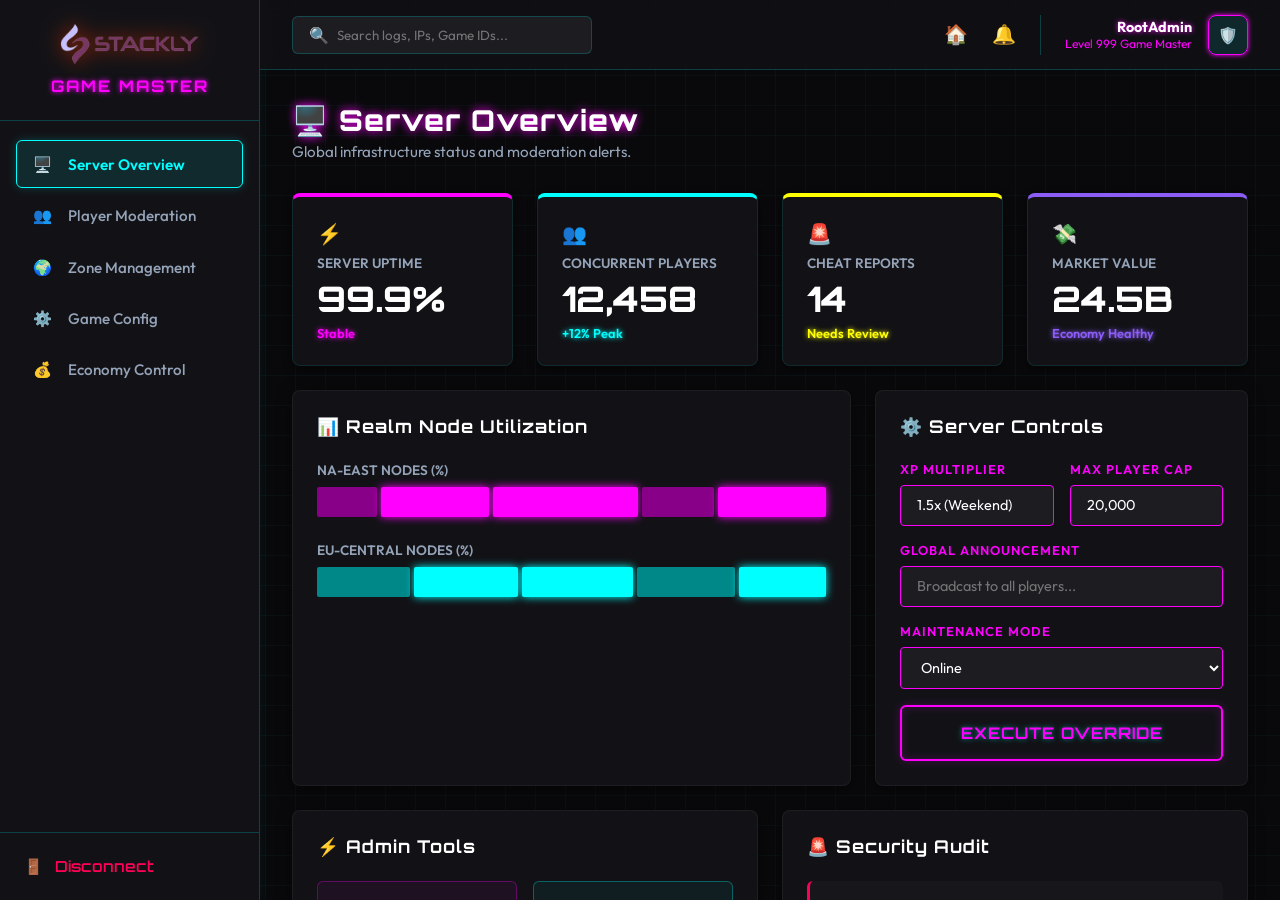
==== commit 6fe5225b: "Add files via upload" ====
--- a/admin.html
+++ b/admin.html
@@ -17,7 +17,7 @@
         <aside class="sidebar">
             <div class="sidebar-header">
                 <div class="sidebar-logo">
-                    <img src="logo.webp" alt="STACKLY" style="height: 40px; width: auto; object-fit: contain; filter: drop-shadow(0 0 10px rgba(0, 255, 255, 0.8));">
+                    <img src="logo.webp" alt="STACKLY" style="height: 40px; width: auto; object-fit: contain; filter: drop-shadow(0 0 10px rgba(176, 38, 255, 0.8)) hue-rotate(100deg);">
                 </div>
                 <div class="portal-badge" id="portal-badge" style="color: #f0f; text-shadow: 0 0 5px #f0f;">GAME MASTER</div>
             </div>
--- a/dashboard.css
+++ b/dashboard.css
@@ -522,4 +522,16 @@
 }
 .sidebar-overlay.active {
     display: block;
+}
+
+@media (max-width: 768px) {
+    .mobile-stack {
+        flex-direction: column !important;
+        align-items: flex-start !important;
+        gap: 1rem !important;
+    }
+    .mobile-stack > div, .mobile-stack > button {
+        width: 100% !important;
+        text-align: left !important;
+    }
 }
